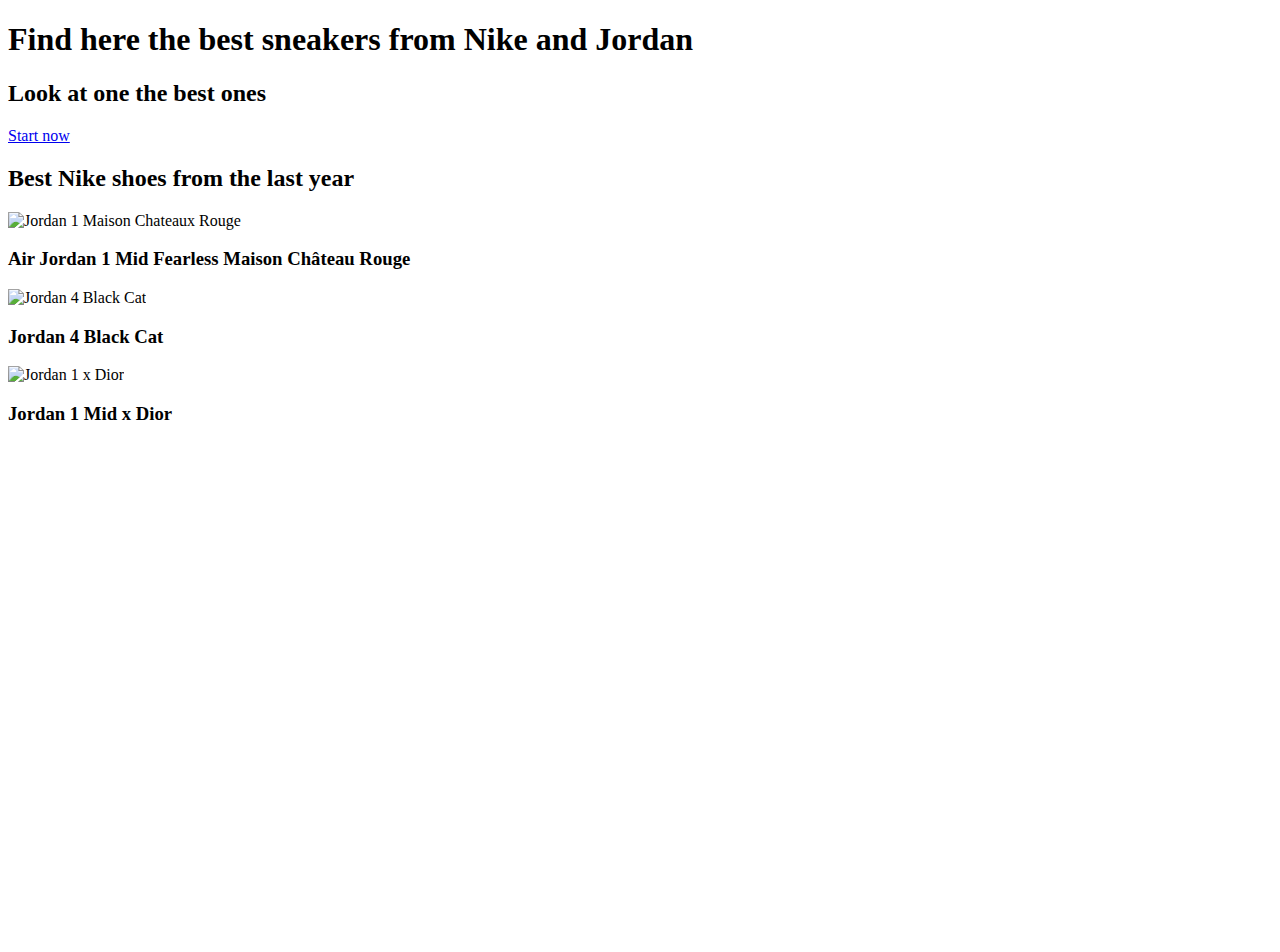
==== index.html @ ef15e2a7 "Add files via upload" ====
<!DOCTYPE html>
<html>
	<head>
		<meta charset="UTF-8">
		<meta name="viewport" content="width=device-width, initial-scale=1.0">
		<title>Website</title>
		<link rel="stylesheet" type="text/css" href="CSS/style.css">
	</head>
	<body>

		<div class="banner">
			<div class="container">
				<h1>Find here the best sneakers from Nike and Jordan</h1>
				<h2>Look at one the best ones</h2>
				<a href="#start-section" class="btn-blue">Start now</a>

			</div>
		</div>
	
		<div class="container">


	    	<h2>Best Nike shoes from the last year </h2> 

	    	<div class="cards">
		    	<div class="card">
		    		<img src="images/JordanFearless.jpg" alt="Jordan 1 Maison Chateaux Rouge">
		    		<h3>Air Jordan 1 Mid Fearless Maison Château Rouge</h3>
		    	</div>
		    	<div class="card">
		    		<img src="images/Jordan4.webp" alt="Jordan 4 Black Cat">
		    		<h3>Jordan 4 Black Cat</h3>
		    	</div>
		    	<div class="card">
		    		<img src="images/Jordandior.jpg" alt="Jordan 1 x Dior">
		    		<h3>Jordan 1 Mid x Dior</h3>
		    	</div>
	    	</div>
	    </div>

	    <div id="start-section">
	    	<div data-tf-widget="jqbcbxqP" data-tf-opacity="100" data-tf-iframe-props="title=projet le wagon" data-tf-transitive-search-params data-tf-medium="snippet" style="width:100%;height:500px;"></div><script src="https://kd6ig4un6v1.typeform.com/to/ra5bDAGX"></script>
	    	
	    </div>

	</body>
</html>
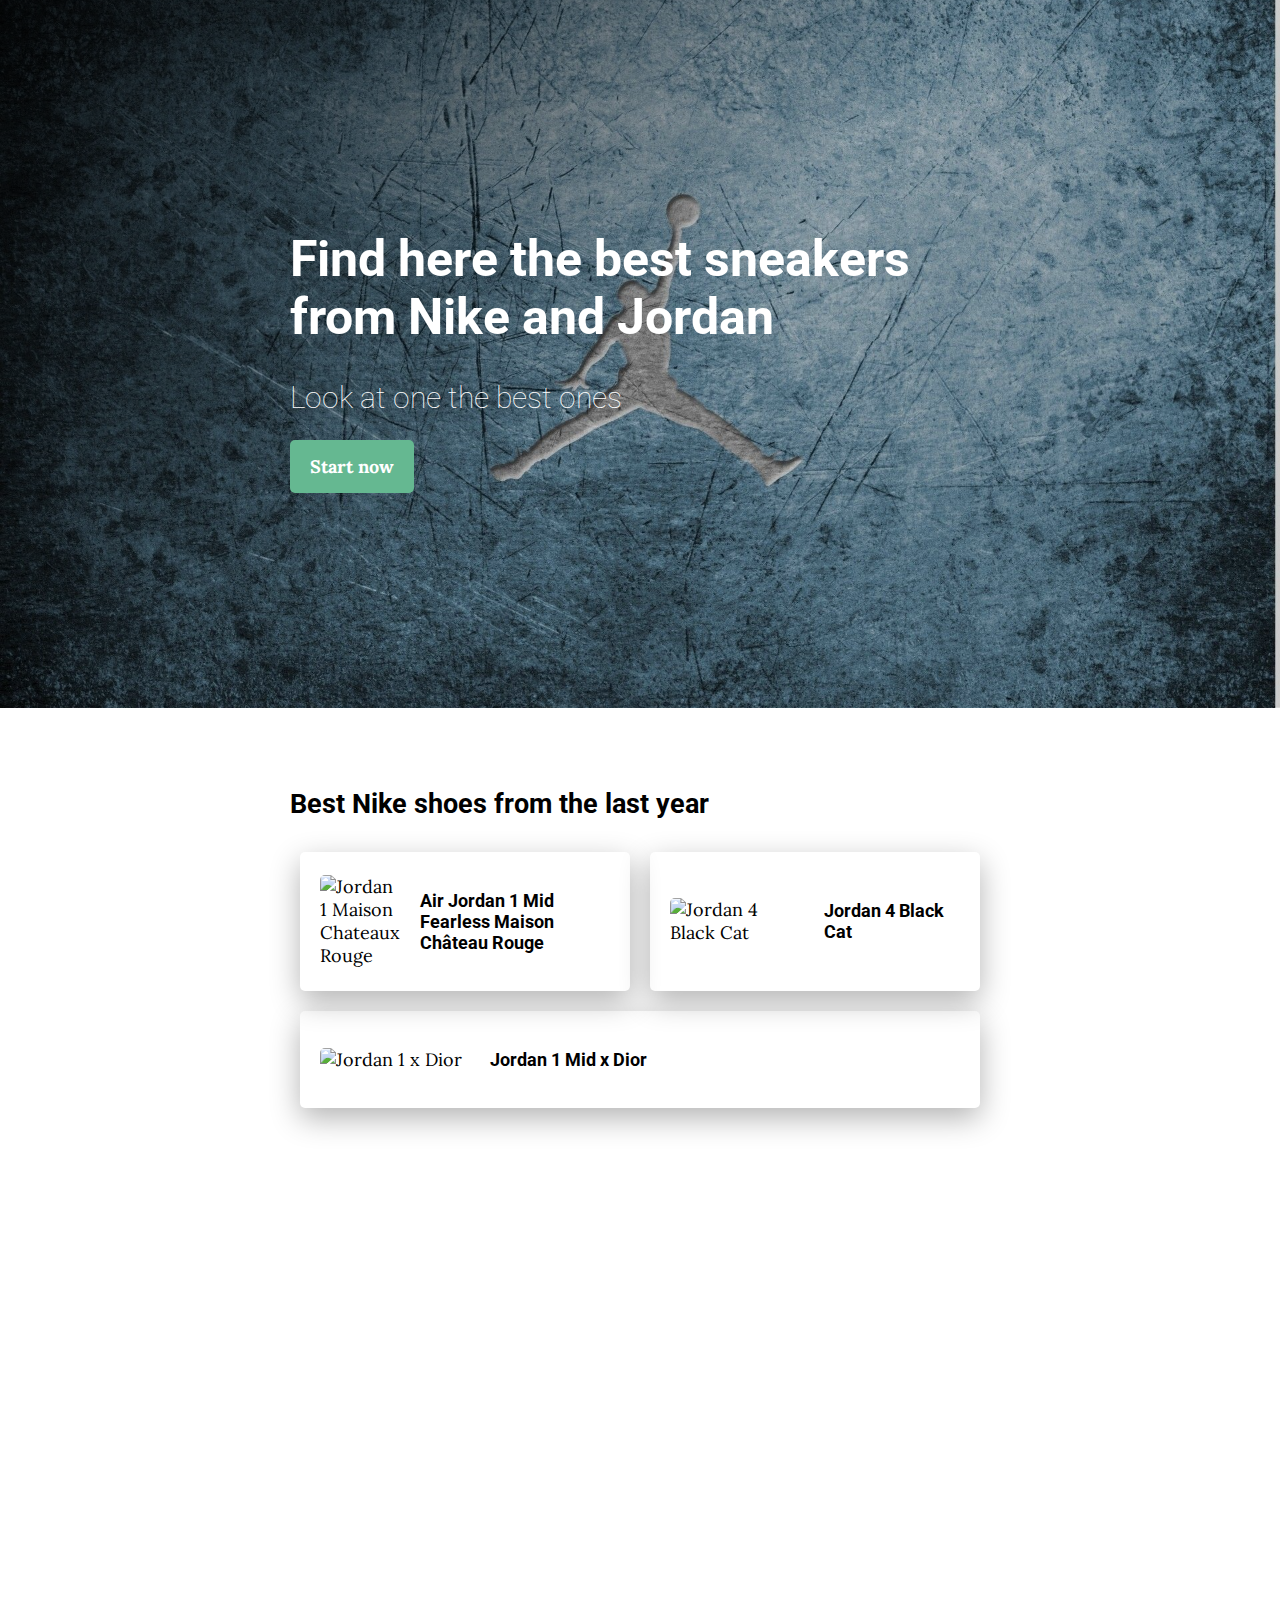
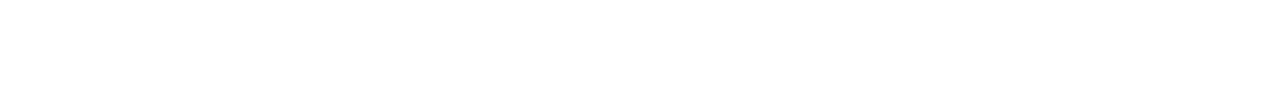
==== commit 83cc3d4c: "Add files via upload" ====
--- a/index.html
+++ b/index.html
@@ -24,22 +24,22 @@
 
 	    	<div class="cards">
 		    	<div class="card">
-		    		<img src="images/JordanFearless.jpg" alt="Jordan 1 Maison Chateaux Rouge">
+		    		<img src="JordanFearless.jpg" alt="Jordan 1 Maison Chateaux Rouge">
 		    		<h3>Air Jordan 1 Mid Fearless Maison Château Rouge</h3>
 		    	</div>
 		    	<div class="card">
-		    		<img src="images/Jordan4.webp" alt="Jordan 4 Black Cat">
+		    		<img src="Jordan4.webp" alt="Jordan 4 Black Cat">
 		    		<h3>Jordan 4 Black Cat</h3>
 		    	</div>
 		    	<div class="card">
-		    		<img src="images/Jordandior.jpg" alt="Jordan 1 x Dior">
+		    		<img src="Jordandior.jpg" alt="Jordan 1 x Dior">
 		    		<h3>Jordan 1 Mid x Dior</h3>
 		    	</div>
 	    	</div>
 	    </div>
 
 	    <div id="start-section">
-	    	<div data-tf-widget="jqbcbxqP" data-tf-opacity="100" data-tf-iframe-props="title=projet le wagon" data-tf-transitive-search-params data-tf-medium="snippet" style="width:100%;height:500px;"></div><script src="https://kd6ig4un6v1.typeform.com/to/ra5bDAGX"></script>
+	    	<div data-tf-widget="ra5bDAGX" data-tf-opacity="100" data-tf-iframe-props="title=Sign Up Sheet fr" data-tf-transitive-search-params data-tf-medium="snippet" style="width:100%;height:500px;"></div><script src="//embed.typeform.com/next/embed.js"></script>
 	    	
 	    </div>
 
--- a/CSS/style.css
+++ b/CSS/style.css
@@ -0,0 +1,23 @@
+/* Importing Google fonts */
+@import url("https://fonts.googleapis.com/css?family=Lora:400,700|Roboto:300,400,700");
+
+/* Importing component files */
+@import url("components/container.css");
+@import url("components/avatar.css");
+@import url("components/banner.css");
+@import url("components/button.css"); 
+@import url("components/card.css");
+
+/* General style rules for fonts and colors */
+body {
+  font-family: 'Lora', serif;
+  font-size: 18px;
+  margin: 0px;
+}
+h1, h2, h3 {
+  font-family: 'Roboto', sans-serif;
+  font-weight: bold;
+}
+a {
+  text-decoration: none;
+}
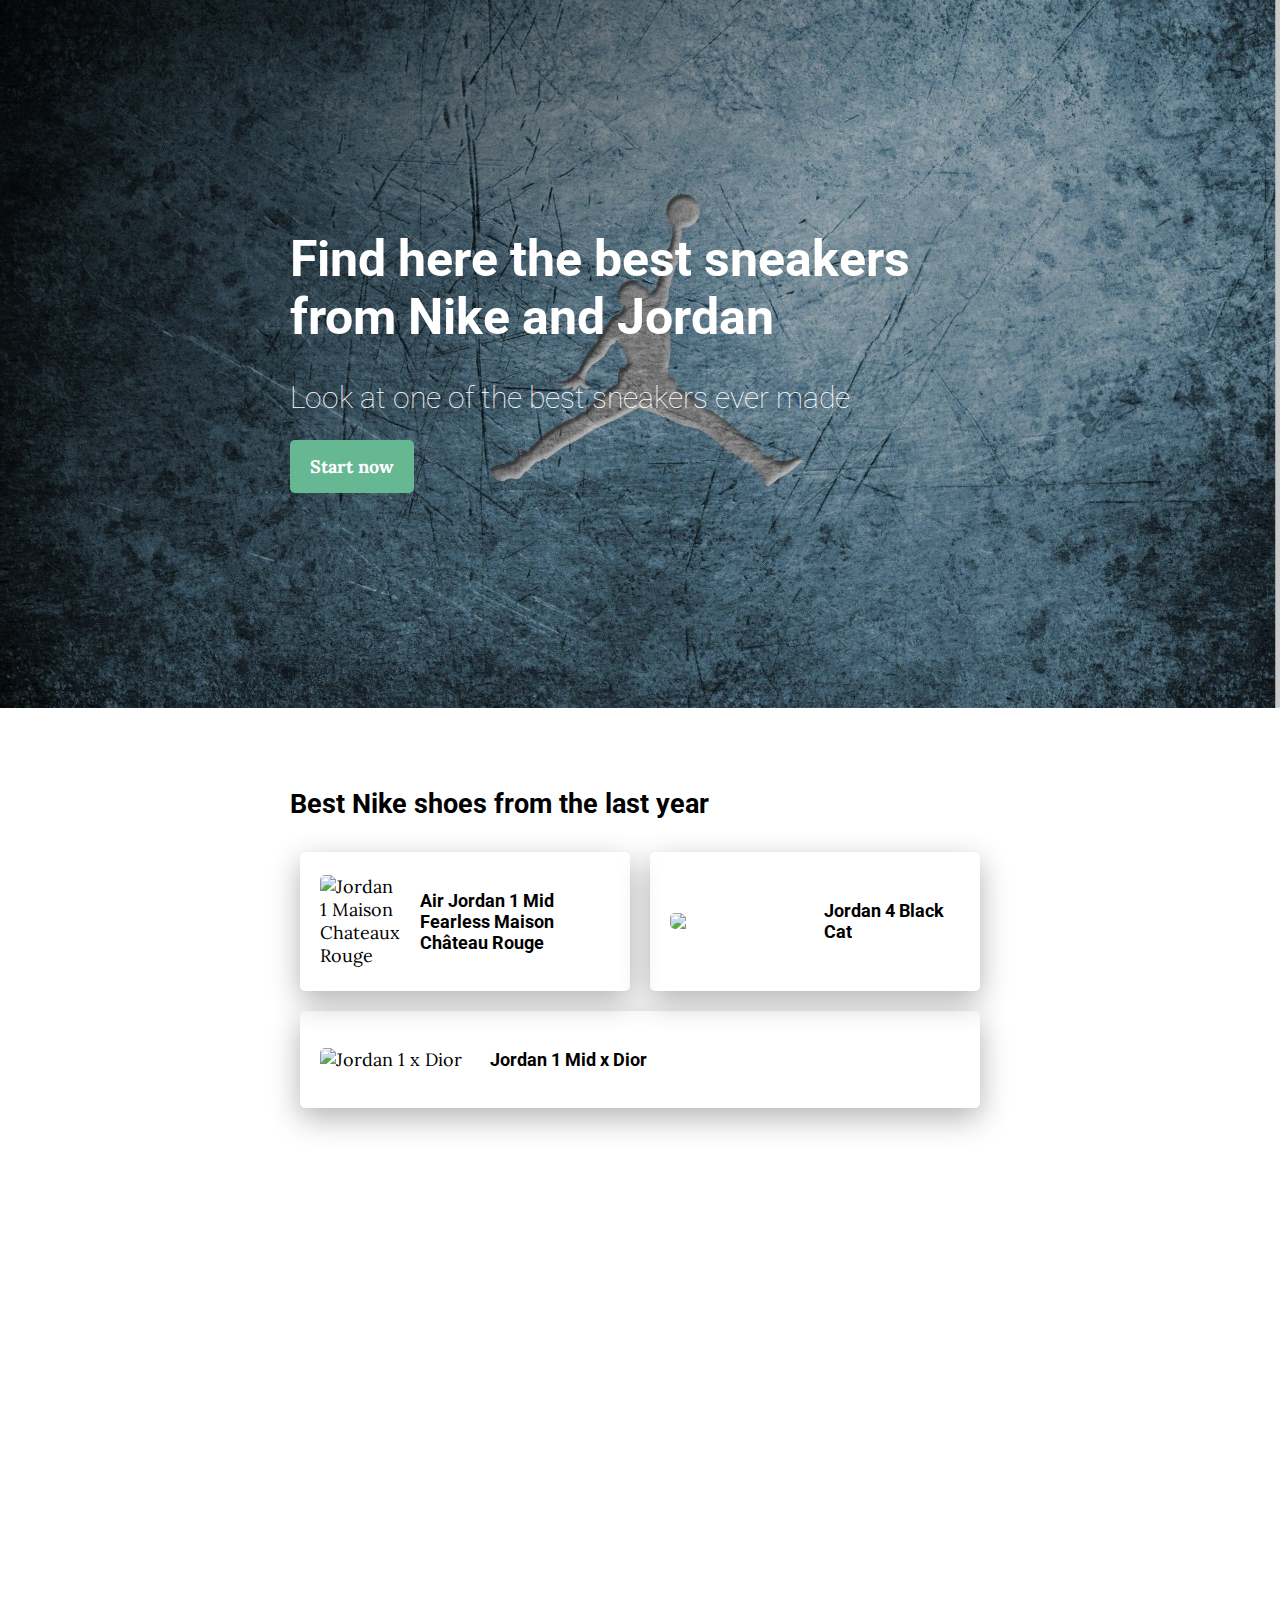
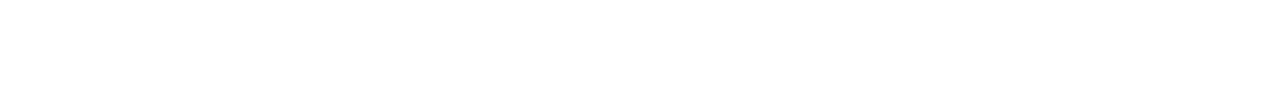
==== commit 13e5938b: "Add files via upload" ====
--- a/index.html
+++ b/index.html
@@ -11,7 +11,7 @@
 		<div class="banner">
 			<div class="container">
 				<h1>Find here the best sneakers from Nike and Jordan</h1>
-				<h2>Look at one the best ones</h2>
+				<h2>Look at one of the best sneakers ever made</h2>
 				<a href="#start-section" class="btn-blue">Start now</a>
 
 			</div>
@@ -23,18 +23,17 @@
 	    	<h2>Best Nike shoes from the last year </h2> 
 
 	    	<div class="cards">
-		    	<div class="card">
-		    		<img src="JordanFearless.jpg" alt="Jordan 1 Maison Chateaux Rouge">
-		    		<h3>Air Jordan 1 Mid Fearless Maison Château Rouge</h3>
-		    	</div>
-		    	<div class="card">
-		    		<img src="Jordan4.webp" alt="Jordan 4 Black Cat">
-		    		<h3>Jordan 4 Black Cat</h3>
-		    	</div>
-		    	<div class="card">
-		    		<img src="Jordandior.jpg" alt="Jordan 1 x Dior">
-		    		<h3>Jordan 1 Mid x Dior</h3>
-		    	</div>
+    	<div class="card">
+    		<img src="https://lh3.googleusercontent.com/p0bUlEoFi4tLVzRAfqKfPd6J_uH46-nWNjPcYhbScx4GmiSFfZV3whPW0tc0X7-gjbemE2DfoA2RwtWoUW7YD81fGyFQKkId8WqTFiAU" alt="Jordan 1 Maison Chateaux Rouge">
+    		<h3>Air Jordan 1 Mid Fearless Maison Château Rouge</h3>
+    	</div>
+    	<div class="card">
+    		<img src="https://lh3.googleusercontent.com/jkQ1r0txIIYi3FK0AM3zNuVC9OLFlF94XmHf3LfvTRc5bqe2sHOD1xV5TFigM7qqyJ9uoIKGMk2EaDhVUde2ErQrqi5SVEYxSytdssQi_Zo">
+    		<h3>Jordan 4 Black Cat</h3>
+    	</div>
+    	<div class="card">
+    		<img src="https://lh3.googleusercontent.com/Wg_g4IDQ334VBqrtU97MM-uRNCc3lmTxjtpBnDoOpUw5xl44bP2QTQeCt0lkYrxd0Iz5MVUzGtxcLr3hwBiEH1bHK7IbX2kd-D1RfofwRw" alt="Jordan 1 x Dior">
+    		<h3>Jordan 1 Mid x Dior</h3>		    	</div>
 	    	</div>
 	    </div>
 
